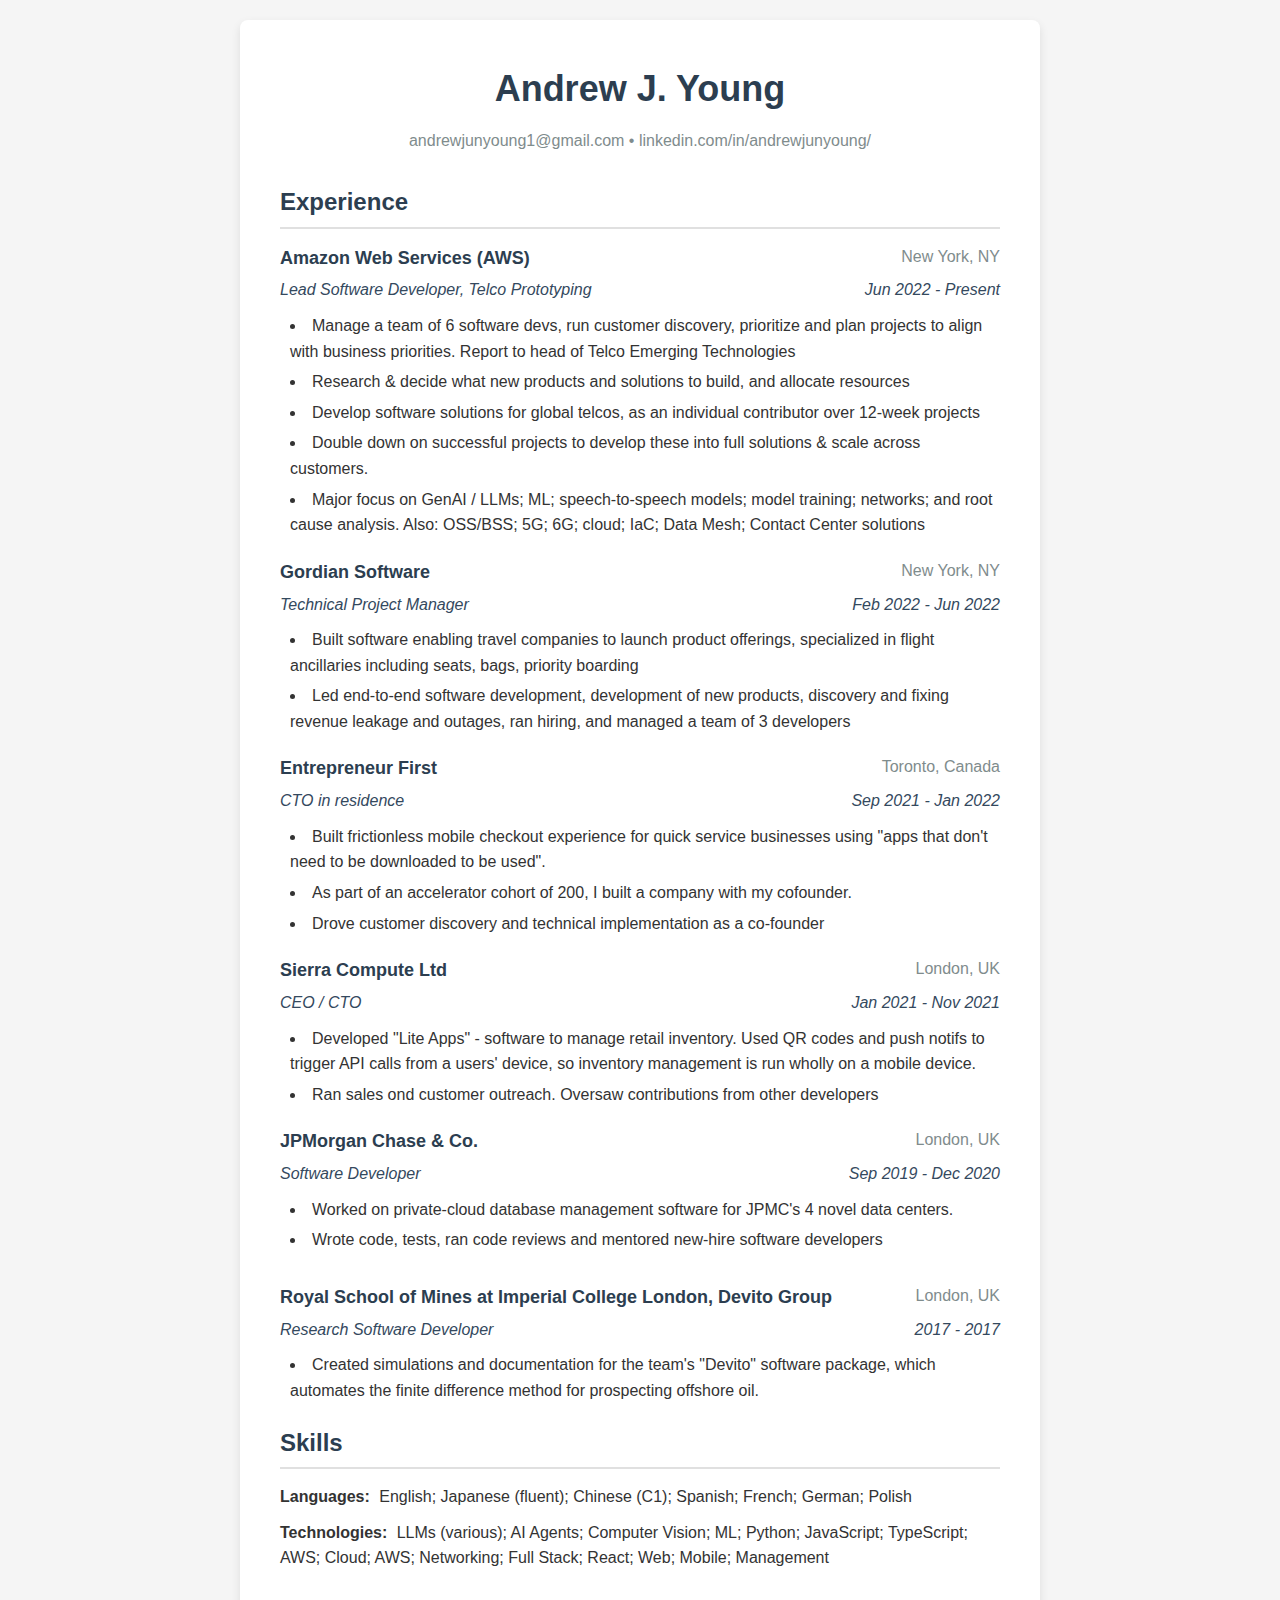
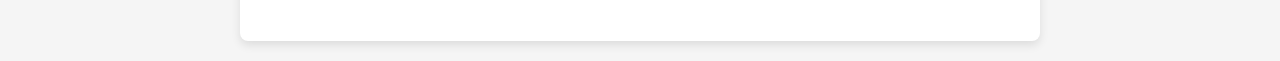
==== resume.html @ c5d8a658 "Basically empty now. It's just an HTML page :)" ====
<!doctype html>
<html lang="en">
  <head>
    <meta charset="UTF-8" />
    <meta name="viewport" content="width=device-width, initial-scale=1.0" />
    <title>Andrew J. Young - Resume</title>
    <style>
      /* Base styles */
      * {
        margin: 0;
        padding: 0;
        box-sizing: border-box;
      }

      body {
        font-family: "Segoe UI", Tahoma, Geneva, Verdana, sans-serif;
        line-height: 1.6;
        color: #333;
        background-color: #f5f5f5;
        padding: 20px;
      }

      /* Resume container */
      .resume {
        max-width: 800px;
        margin: 0 auto;
        background-color: white;
        box-shadow: 0 4px 10px rgba(0, 0, 0, 0.1);
        border-radius: 8px;
        padding: 40px;
      }

      /* Header */
      .header {
        text-align: center;
        margin-bottom: 30px;
      }

      .header h1 {
        font-size: 36px;
        margin-bottom: 10px;
        color: #2c3e50;
      }

      .contact-info {
        color: #7f8c8d;
        font-size: 16px;
      }

      /* Section styling */
      .section {
        margin-bottom: 30px;
      }

      .section-title {
        font-size: 24px;
        margin-bottom: 15px;
        color: #2c3e50;
        border-bottom: 2px solid #e0e0e0;
        padding-bottom: 5px;
      }

      /* Experience entries */
      .experience-entry {
        margin-bottom: 20px;
      }

      .experience-header {
        display: flex;
        justify-content: space-between;
        margin-bottom: 5px;
      }

      .company {
        font-weight: bold;
        font-size: 18px;
        color: #2c3e50;
      }

      .location {
        color: #7f8c8d;
      }

      .job-details {
        display: flex;
        justify-content: space-between;
        font-style: italic;
        margin-bottom: 10px;
        color: #34495e;
      }

      /* Lists */
      ul {
        list-style-position: inside;
        margin-left: 10px;
      }

      li {
        margin-bottom: 5px;
      }

      /* Skills section */
      .skills-category {
        display: flex;
        justify-content: space-between;
        text-align: center;
        margin-bottom: 20px;
      }

      .skill-column {
        flex: 1;
      }

      .skill-column h3 {
        margin-bottom: 5px;
        color: #2c3e50;
      }

      .skill-column p {
        color: #7f8c8d;
      }

      .skill-list {
        margin-bottom: 10px;
      }

      .skill-list span:first-child {
        font-weight: bold;
        margin-right: 5px;
      }

      /* Responsive adjustments */
      @media (max-width: 600px) {
        .resume {
          padding: 20px;
        }

        .experience-header,
        .job-details {
          flex-direction: column;
        }

        .skills-category {
          flex-direction: column;
          text-align: left;
        }

        .skill-column {
          margin-bottom: 15px;
        }
      }
    </style>
  </head>
  <body>
    <div class="resume">
      <div class="header">
        <h1>Andrew J. Young</h1>
        <div class="contact-info">
          andrewjunyoung1@gmail.com • linkedin.com/in/andrewjunyoung/
        </div>
      </div>

      <div class="section">
        <h2 class="section-title">Experience</h2>

        <div class="experience-entry">
          <div class="experience-header">
            <div class="company">Amazon Web Services (AWS)</div>
            <div class="location">New York, NY</div>
          </div>
          <div class="job-details">
            <div>Lead Software Developer, Telco Prototyping</div>
            <div>Jun 2022 - Present</div>
          </div>
          <ul>
            <li>
              Manage a team of 6 software devs, run customer discovery,
              prioritize and plan projects to align with business priorities.
              Report to head of Telco Emerging Technologies
            </li>
            <li>
              Research & decide what new products and solutions to build, and
              allocate resources
            </li>
            <li>
              Develop software solutions for global telcos, as an individual contributor
              over 12-week projects
            </li>
            <li>
              Double down on successful projects to develop these into full
              solutions & scale across customers.
            </li>
            <li>
              Major focus on GenAI / LLMs; ML; speech-to-speech models; model
              training; networks; and root cause analysis. Also: OSS/BSS; 5G;
              6G; cloud; IaC; Data Mesh; Contact Center solutions
            </li>
          </ul>
        </div>

        <div class="experience-entry">
          <div class="experience-header">
            <div class="company">Gordian Software</div>
            <div class="location">New York, NY</div>
          </div>
          <div class="job-details">
            <div>Technical Project Manager</div>
            <div>Feb 2022 - Jun 2022</div>
          </div>
          <ul>
            <li>
              Built software enabling travel companies to launch product
              offerings, specialized in flight ancillaries including seats,
              bags, priority boarding
            </li>
            <li>
              Led end-to-end software development, development of new products,
              discovery and fixing revenue leakage and outages, ran hiring, and
              managed a team of 3 developers
            </li>
          </ul>
        </div>

        <div class="experience-entry">
          <div class="experience-header">
            <div class="company">Entrepreneur First</div>
            <div class="location">Toronto, Canada</div>
          </div>
          <div class="job-details">
            <div>CTO in residence</div>
            <div>Sep 2021 - Jan 2022</div>
          </div>
          <ul>
            <li>
              Built frictionless mobile checkout experience for quick service
              businesses using "apps that don't need to be downloaded to be
              used".
            </li>
            <li>
              As part of an accelerator cohort of 200, I built a company with my
              cofounder.
            </li>
            <li>
              Drove customer discovery and technical implementation as a
              co-founder
            </li>
          </ul>
        </div>

        <div class="experience-entry">
          <div class="experience-header">
            <div class="company">Sierra Compute Ltd</div>
            <div class="location">London, UK</div>
          </div>
          <div class="job-details">
            <div>CEO / CTO</div>
            <div>Jan 2021 - Nov 2021</div>
          </div>
          <ul>
            <li>
              Developed "Lite Apps" - software to manage retail inventory.
              Used QR codes and push notifs to trigger API calls from a users'
              device, so inventory management is run wholly on a mobile device.
            </li>
            <li>
              Ran sales ond customer outreach. Oversaw contributions from other
              developers
            </li>
          </ul>
        </div>

        <div class="experience-entry">
          <div class="experience-header">
            <div class="company">JPMorgan Chase & Co.</div>
            <div class="location">London, UK</div>
          </div>
          <div class="job-details">
            <div>Software Developer</div>
            <div>Sep 2019 - Dec 2020</div>
          </div>
          <ul>
            <li>
              Worked on private-cloud database management software for JPMC's 4
              novel data centers.
            </li>
            <li>
              Wrote code, tests, ran code reviews and mentored new-hire software
              developers
            </li>
          </ul>
        </div>
      </div>

        <div class="experience-entry">
          <div class="experience-header">
            <div class="company">Royal School of Mines at Imperial College London, Devito Group</div>
            <div class="location">London, UK</div>
          </div>
          <div class="job-details">
            <div>Research Software Developer</div>
            <div>2017 - 2017</div>
          </div>
          <ul>
            <li>
              Created simulations and documentation for the team's "Devito"
              software package, which automates the finite difference method for
              prospecting offshore oil.
            </li>
          </ul>
        </div>

      <div class="section">
        <h2 class="section-title">Skills</h2>

        <div class="skill-list">
          <span>Languages:</span>
          <span>
            English; Japanese (fluent); Chinese (C1); Spanish; French; German; Polish
          </span>
        </div>
        <div class="skill-list">
          <span>Technologies:</span>
          <span
            >LLMs (various); AI Agents; Computer Vision; ML; Python; JavaScript;
            TypeScript; AWS; Cloud; AWS; Networking; Full Stack; React; Web;
            Mobile; Management
          </span>
        </div>
      </div>
    </div>
  </body>
</html>
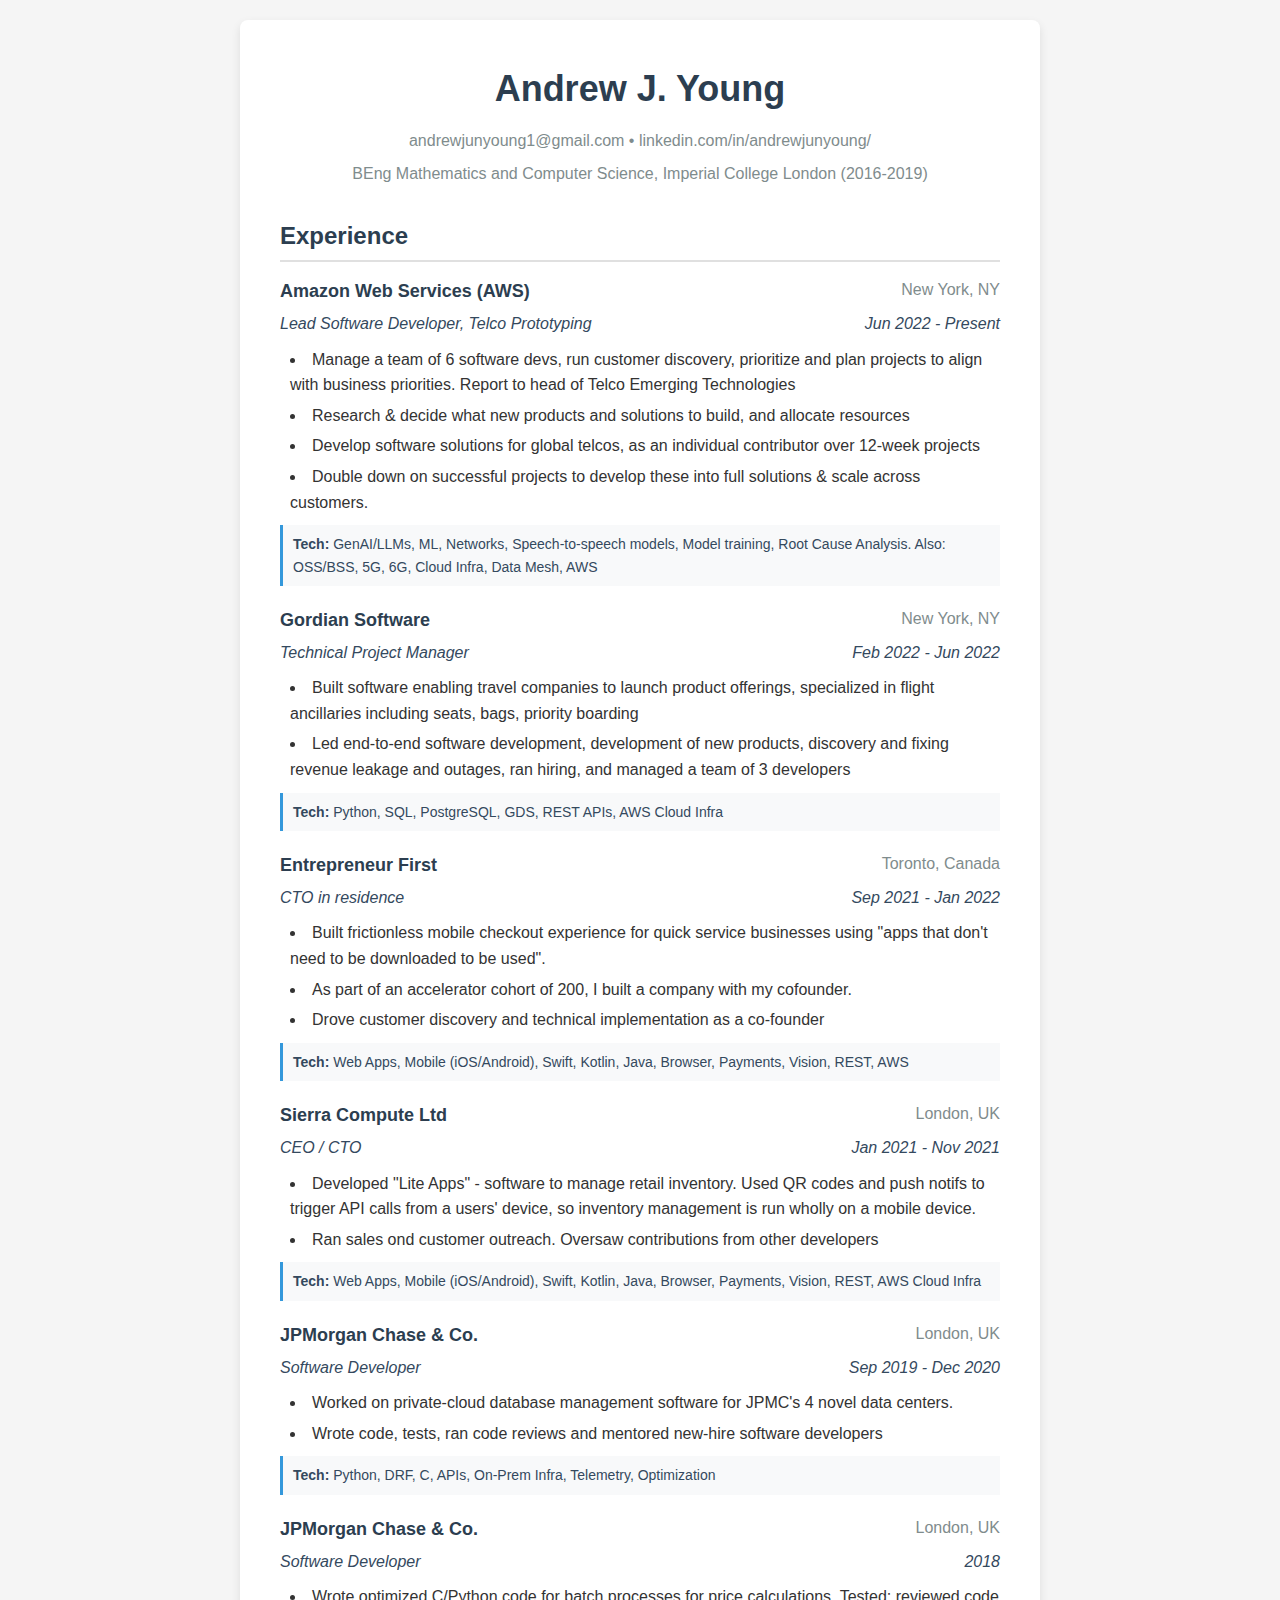
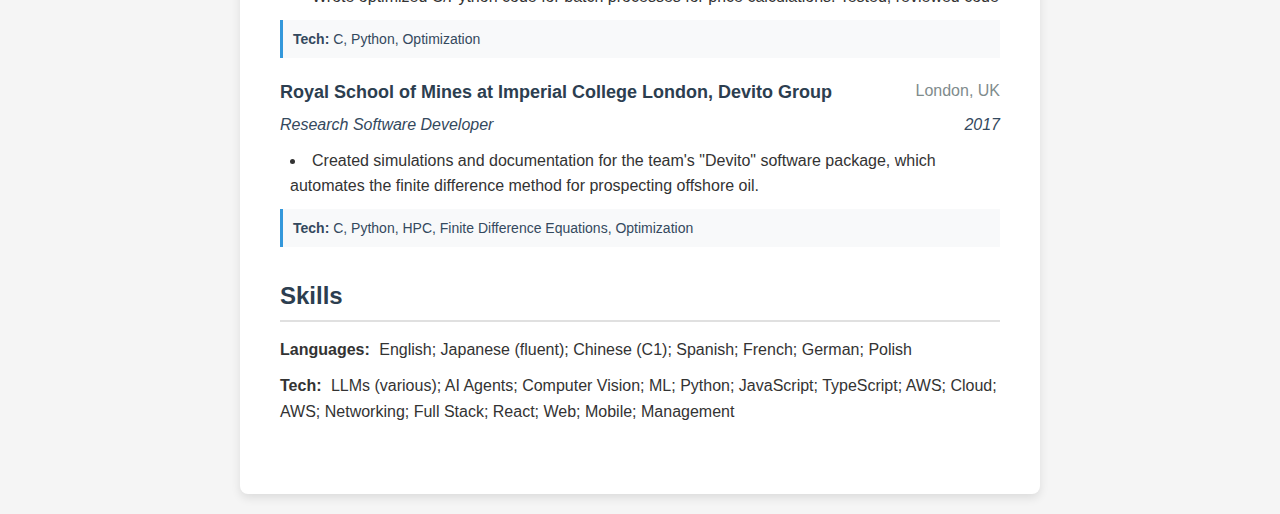
==== commit 4481d8c9: "Added education." ====
--- a/resume.html
+++ b/resume.html
@@ -45,6 +45,12 @@
       .contact-info {
         color: #7f8c8d;
         font-size: 16px;
+        margin-bottom: 8px;
+      }
+
+      .education-info {
+        color: #7f8c8d;
+        font-size: 16px;
       }
 
       /* Section styling */
@@ -97,6 +103,17 @@
 
       li {
         margin-bottom: 5px;
+      }
+
+      /* Technologies section */
+      .technologies {
+        margin-top: 10px;
+        margin-bottom: 10px;
+        padding: 8px 10px;
+        background-color: #f8f9fa;
+        border-left: 3px solid #3498db;
+        color: #34495e;
+        font-size: 14px;
       }
 
       /* Skills section */
@@ -158,6 +175,10 @@
         <div class="contact-info">
           andrewjunyoung1@gmail.com • linkedin.com/in/andrewjunyoung/
         </div>
+        <div class="education-info">
+          BEng Mathematics and Computer Science, Imperial College London
+          (2016-2019)
+        </div>
       </div>
 
       <div class="section">
@@ -183,19 +204,19 @@
               allocate resources
             </li>
             <li>
-              Develop software solutions for global telcos, as an individual contributor
-              over 12-week projects
+              Develop software solutions for global telcos, as an individual
+              contributor over 12-week projects
             </li>
             <li>
               Double down on successful projects to develop these into full
               solutions & scale across customers.
             </li>
-            <li>
-              Major focus on GenAI / LLMs; ML; speech-to-speech models; model
-              training; networks; and root cause analysis. Also: OSS/BSS; 5G;
-              6G; cloud; IaC; Data Mesh; Contact Center solutions
-            </li>
-          </ul>
+          </ul>
+          <div class="technologies">
+            <strong>Tech:</strong> GenAI/LLMs, ML, Networks, Speech-to-speech
+            models, Model training, Root Cause Analysis. Also: OSS/BSS, 5G, 6G,
+            Cloud Infra, Data Mesh, AWS
+          </div>
         </div>
 
         <div class="experience-entry">
@@ -219,6 +240,10 @@
               managed a team of 3 developers
             </li>
           </ul>
+          <div class="technologies">
+            <strong>Tech:</strong> Python, SQL, PostgreSQL, GDS, REST APIs, AWS
+            Cloud Infra
+          </div>
         </div>
 
         <div class="experience-entry">
@@ -245,6 +270,10 @@
               co-founder
             </li>
           </ul>
+          <div class="technologies">
+            <strong>Tech:</strong> Web Apps, Mobile (iOS/Android), Swift,
+            Kotlin, Java, Browser, Payments, Vision, REST, AWS
+          </div>
         </div>
 
         <div class="experience-entry">
@@ -258,8 +287,8 @@
           </div>
           <ul>
             <li>
-              Developed "Lite Apps" - software to manage retail inventory.
-              Used QR codes and push notifs to trigger API calls from a users'
+              Developed "Lite Apps" - software to manage retail inventory. Used
+              QR codes and push notifs to trigger API calls from a users'
               device, so inventory management is run wholly on a mobile device.
             </li>
             <li>
@@ -267,6 +296,10 @@
               developers
             </li>
           </ul>
+          <div class="technologies">
+            <strong>Tech:</strong> Web Apps, Mobile (iOS/Android), Swift,
+            Kotlin, Java, Browser, Payments, Vision, REST, AWS Cloud Infra
+          </div>
         </div>
 
         <div class="experience-entry">
@@ -288,17 +321,42 @@
               developers
             </li>
           </ul>
-        </div>
-      </div>
-
-        <div class="experience-entry">
-          <div class="experience-header">
-            <div class="company">Royal School of Mines at Imperial College London, Devito Group</div>
+          <div class="technologies">
+            <strong>Tech:</strong> Python, DRF, C, APIs, On-Prem Infra,
+            Telemetry, Optimization
+          </div>
+        </div>
+
+        <div class="experience-entry">
+          <div class="experience-header">
+            <div class="company">JPMorgan Chase & Co.</div>
             <div class="location">London, UK</div>
           </div>
           <div class="job-details">
+            <div>Software Developer</div>
+            <div>2018</div>
+          </div>
+          <ul>
+            <li>
+              Wrote optimized C/Python code for batch processes for price
+              calculations. Tested; reviewed code
+            </li>
+          </ul>
+          <div class="technologies">
+            <strong>Tech:</strong> C, Python, Optimization
+          </div>
+        </div>
+
+        <div class="experience-entry">
+          <div class="experience-header">
+            <div class="company">
+              Royal School of Mines at Imperial College London, Devito Group
+            </div>
+            <div class="location">London, UK</div>
+          </div>
+          <div class="job-details">
             <div>Research Software Developer</div>
-            <div>2017 - 2017</div>
+            <div>2017</div>
           </div>
           <ul>
             <li>
@@ -307,7 +365,12 @@
               prospecting offshore oil.
             </li>
           </ul>
-        </div>
+          <div class="technologies">
+            <strong>Tech:</strong> C, Python, HPC, Finite Difference Equations,
+            Optimization
+          </div>
+        </div>
+      </div>
 
       <div class="section">
         <h2 class="section-title">Skills</h2>
@@ -315,11 +378,12 @@
         <div class="skill-list">
           <span>Languages:</span>
           <span>
-            English; Japanese (fluent); Chinese (C1); Spanish; French; German; Polish
+            English; Japanese (fluent); Chinese (C1); Spanish; French; German;
+            Polish
           </span>
         </div>
         <div class="skill-list">
-          <span>Technologies:</span>
+          <span>Tech:</span>
           <span
             >LLMs (various); AI Agents; Computer Vision; ML; Python; JavaScript;
             TypeScript; AWS; Cloud; AWS; Networking; Full Stack; React; Web;
